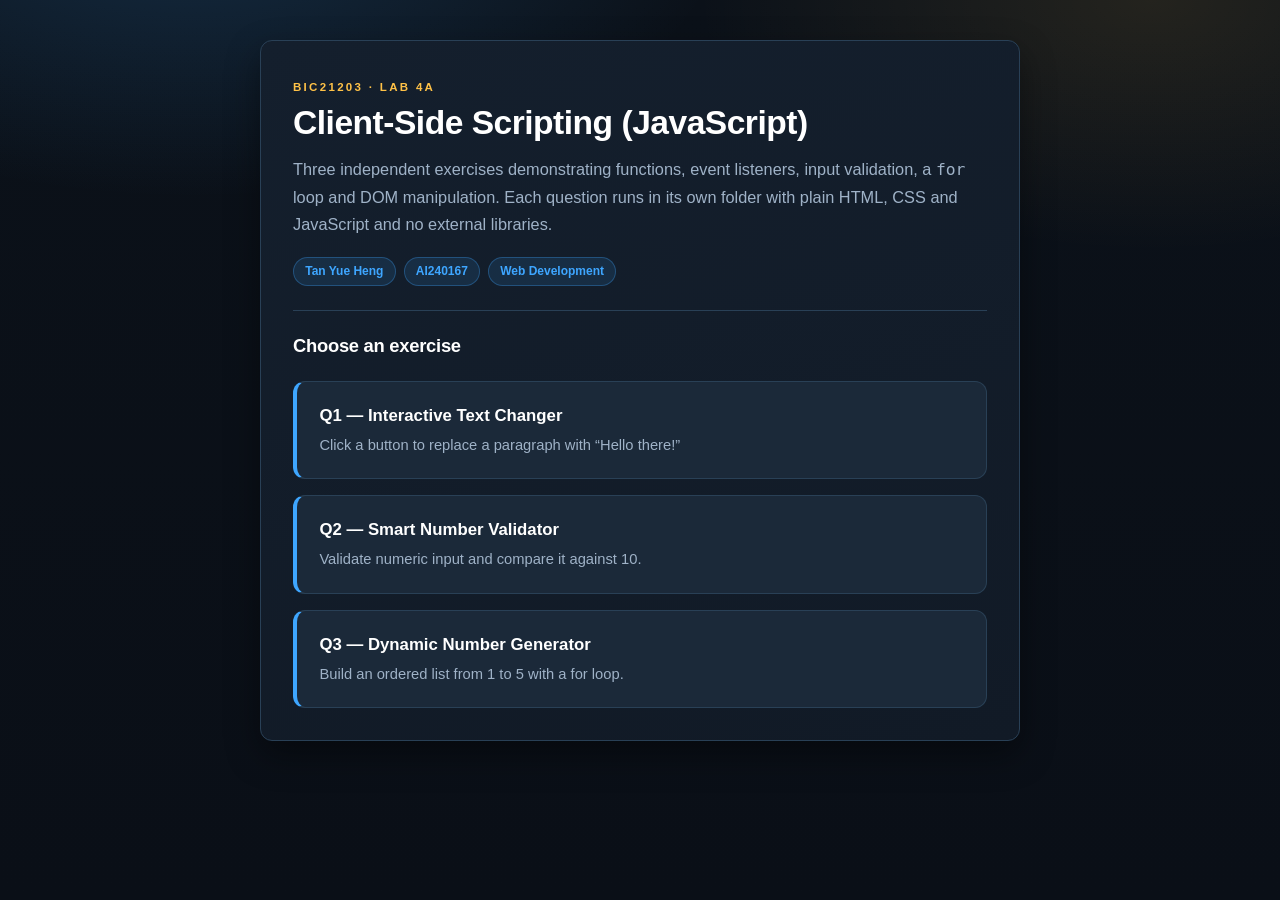
==== index.html @ 1c5bd572 "Initial commit for Lab 4a JavaScript (Q1-Q3)" ====
<!DOCTYPE html>
<html lang="en">
<head>
    <meta charset="UTF-8">
    <meta name="viewport" content="width=device-width, initial-scale=1">
    <meta name="description" content="Lab 4a - Client-Side Scripting (JavaScript). Three JavaScript questions by Tan Yue Heng (AI240167).">
    <meta name="author" content="Tan Yue Heng (AI240167)">
    <title>Lab 4a &mdash; Client-Side Scripting | AI240167</title>

    <link rel="stylesheet" href="shared/style.css">
    <style>
        /* Page-specific: card grid for the three question links */
        .q-grid {
            display: grid;
            gap: 1rem;
            margin-top: 1.5rem;
        }

        .q-card {
            display: block;
            padding: 1.25rem 1.4rem;
            border-radius: var(--radius);
            background: var(--panel-hi);
            border: 1px solid var(--line);
            border-left: 4px solid var(--brand);
            color: inherit;
            text-decoration: none;
            transition: transform var(--speed) var(--ease),
                        border-color var(--speed) var(--ease),
                        background-color var(--speed) var(--ease);
        }

        .q-card:hover {
            transform: translateX(5px);
            border-color: var(--accent);
            background: #20303f;
        }

        .q-card strong {
            display: block;
            margin-bottom: 0.15rem;
            color: #ffffff;
            font-size: 1.05rem;
        }

        .q-card span {
            color: var(--text-mute);
            font-size: 0.92rem;
        }

        .meta {
            display: flex;
            flex-wrap: wrap;
            gap: 0.5rem;
            margin-top: 1.25rem;
            list-style: none;
            padding: 0;
        }

        .meta li {
            padding: 0.2rem 0.7rem;
            border-radius: 999px;
            background: rgba(62, 166, 255, 0.12);
            border: 1px solid rgba(62, 166, 255, 0.3);
            color: var(--brand);
            font-size: 0.75rem;
            font-weight: 600;
        }
    </style>
</head>

<body>
<div class="wrap">

    <main class="card">
        <span class="eyebrow">BIC21203 &middot; Lab 4a</span>
        <h1>Client-Side Scripting (JavaScript)</h1>
        <p class="lede">
            Three independent exercises demonstrating functions, event listeners,
            input validation, a <code>for</code> loop and DOM manipulation.
            Each question runs in its own folder with plain HTML, CSS and JavaScript
            and no external libraries.
        </p>

        <ul class="meta">
            <li>Tan Yue Heng</li>
            <li>AI240167</li>
            <li>Web Development</li>
        </ul>

        <hr class="divider">

        <h2>Choose an exercise</h2>

        <div class="q-grid">
            <a class="q-card" href="q1/index.html">
                <strong>Q1 &mdash; Interactive Text Changer</strong>
                <span>Click a button to replace a paragraph with &ldquo;Hello there!&rdquo;</span>
            </a>

            <a class="q-card" href="q2/index.html">
                <strong>Q2 &mdash; Smart Number Validator</strong>
                <span>Validate numeric input and compare it against 10.</span>
            </a>

            <a class="q-card" href="q3/index.html">
                <strong>Q3 &mdash; Dynamic Number Generator</strong>
                <span>Build an ordered list from 1 to 5 with a for loop.</span>
            </a>
        </div>
    </main>

</div>
</body>
</html>
---- shared/style.css ----
/* ==========================================================================
   Lab 4a - Client-Side Scripting (JavaScript)
   Shared stylesheet for Q1, Q2 and Q3
   Tan Yue Heng | AI240167 | BIC21203 Web Development
   ========================================================================== */

/* ---------- 01. Design tokens ---------- */
:root {
    --ink:        #0b1119;
    --panel:      #141f2d;
    --panel-hi:   #1b2939;
    --line:       #294056;

    --text:       #eaf2fa;
    --text-mute:  #9fb2c7;
    --text-dim:   #7d8ea3;

    --brand:      #3ea6ff;
    --brand-dk:   #1b7fd6;
    --accent:     #ffc247;
    --good:       #42e08b;
    --warn:       #ff9f45;
    --bad:        #ff6b6b;

    --radius:     12px;
    --radius-sm:  8px;
    --shadow:     0 14px 34px rgba(0, 0, 0, 0.4);

    --ease:       cubic-bezier(0.22, 0.61, 0.36, 1);
    --speed:      220ms;
}

/* ---------- 02. Base ---------- */
*,
*::before,
*::after {
    box-sizing: border-box;
}

body {
    margin: 0;
    min-height: 100vh;
    padding: 2.5rem 1rem 4rem;
    font-family: "Segoe UI", Roboto, "Helvetica Neue", Arial, sans-serif;
    font-size: 1rem;
    line-height: 1.65;
    color: var(--text);
    background-color: var(--ink);
    background-image:
        radial-gradient(900px 480px at 15% -10%, rgba(62, 166, 255, 0.18), transparent 60%),
        radial-gradient(760px 420px at 90% 0%, rgba(255, 194, 71, 0.10), transparent 60%),
        linear-gradient(180deg, #0b1119 0%, #0a0f17 100%);
    background-attachment: fixed;
}

h1, h2 {
    margin: 0 0 0.75rem;
    line-height: 1.2;
    color: #ffffff;
    letter-spacing: -0.015em;
}

h1 { font-size: clamp(1.6rem, 3.4vw, 2.1rem); }
h2 { font-size: 1.15rem; }

p { margin: 0 0 1rem; color: var(--text-mute); }

/* ---------- 03. Layout ---------- */
.wrap {
    width: min(760px, 100%);
    margin-inline: auto;
}

.card {
    padding: 2rem;
    border-radius: var(--radius);
    background: linear-gradient(165deg, var(--panel), #111a26);
    border: 1px solid var(--line);
    box-shadow: var(--shadow);
}

.eyebrow {
    display: inline-block;
    margin-bottom: 0.4rem;
    font-size: 0.72rem;
    font-weight: 700;
    letter-spacing: 0.2em;
    text-transform: uppercase;
    color: var(--accent);
}

.lede { font-size: 1.02rem; }

.divider {
    height: 1px;
    margin: 1.5rem 0;
    background: var(--line);
    border: 0;
}

/* ---------- 04. Buttons ---------- */
.btn {
    display: inline-flex;
    align-items: center;
    justify-content: center;
    gap: 0.5rem;
    padding: 0.75rem 1.5rem;
    border: 1px solid transparent;
    border-radius: 999px;
    font-family: inherit;
    font-size: 0.92rem;
    font-weight: 700;
    cursor: pointer;
    transition: transform var(--speed) var(--ease),
                background-color var(--speed) var(--ease),
                box-shadow var(--speed) var(--ease);
}

.btn:hover { transform: translateY(-2px); box-shadow: var(--shadow); }
.btn:active { transform: translateY(0) scale(0.98); }

.btn-primary {
    background: linear-gradient(135deg, var(--brand), var(--brand-dk));
    color: #04121f;
}

.btn-primary:hover {
    background: linear-gradient(135deg, #5cb5ff, #2288e0);
}

.btn-ghost {
    background: transparent;
    border-color: var(--line);
    color: var(--text);
}

.btn-ghost:hover {
    border-color: var(--brand);
    color: var(--brand);
    background: rgba(62, 166, 255, 0.08);
}

.actions {
    display: flex;
    flex-wrap: wrap;
    gap: 0.75rem;
    align-items: center;
    margin-top: 1.25rem;
}

/* ---------- 05. Q1 - message panel ---------- */
#myElement {
    padding: 1.5rem;
    margin-bottom: 0.25rem;
    border-radius: var(--radius);
    background: var(--panel-hi);
    border: 1px solid var(--line);
    border-left: 4px solid var(--brand);
}

#message {
    margin: 0;
    font-family: "Georgia", "Times New Roman", serif;
    font-size: 1.5rem;
    line-height: 1.4;
    color: #ffffff;
}

/* Highlighted briefly after the text is replaced */
#message.is-changed {
    animation: flash 620ms var(--ease);
}

/* The Q1 markup sheet fixes the button id, so the shared button look is
   applied through that id rather than an extra class attribute. */
#changeBtn {
    display: inline-flex;
    align-items: center;
    justify-content: center;
    margin-top: 1rem;
    padding: 0.75rem 1.5rem;
    border: 1px solid transparent;
    border-radius: 999px;
    background: linear-gradient(135deg, var(--brand), var(--brand-dk));
    color: #04121f;
    font-family: inherit;
    font-size: 0.92rem;
    font-weight: 700;
    cursor: pointer;
    transition: transform var(--speed) var(--ease), box-shadow var(--speed) var(--ease),
                background-color var(--speed) var(--ease);
}

#changeBtn:hover {
    transform: translateY(-2px);
    box-shadow: var(--shadow);
    background: linear-gradient(135deg, #5cb5ff, #2288e0);
}

#changeBtn:active {
    transform: translateY(0) scale(0.98);
}

@keyframes flash {
    from { color: var(--accent); transform: translateX(6px); }
    to   { color: #ffffff; transform: translateX(0); }
}

/* ---------- 06. Q2 - form controls ---------- */
.field {
    display: grid;
    gap: 0.4rem;
    margin-bottom: 0.5rem;
}

.field label {
    font-size: 0.78rem;
    font-weight: 700;
    letter-spacing: 0.1em;
    text-transform: uppercase;
    color: var(--text-dim);
}

input[type="text"] {
    width: 100%;
    max-width: 340px;
    padding: 0.7rem 0.85rem;
    border-radius: var(--radius-sm);
    border: 1px solid var(--line);
    background: var(--ink);
    color: var(--text);
    font-family: inherit;
    font-size: 1rem;
    transition: border-color var(--speed) var(--ease),
                box-shadow var(--speed) var(--ease);
}

input[type="text"]::placeholder { color: var(--text-dim); }

input[type="text"]:focus {
    outline: none;
    border-color: var(--brand);
    box-shadow: 0 0 0 4px rgba(62, 166, 255, 0.18);
}

/* ---------- 07. Status / output regions ---------- */
#result,
#output,
#status {
    min-height: 1.65em;
    margin: 0.75rem 0 0;
    padding: 0.8rem 1rem;
    border-radius: var(--radius-sm);
    border: 1px solid var(--line);
    background: var(--ink);
    font-weight: 600;
    color: var(--text-mute);
}

/* Result colours are applied by a modifier class from JavaScript */
#result.is-valid   { color: var(--good);  border-color: rgba(66, 224, 139, 0.5);  background: rgba(66, 224, 139, 0.08); }
#result.is-low     { color: var(--brand); border-color: rgba(62, 166, 255, 0.5);  background: rgba(62, 166, 255, 0.08); }
#result.is-high    { color: var(--warn);  border-color: rgba(255, 159, 69, 0.5);  background: rgba(255, 159, 69, 0.08); }
#result.is-equal   { color: var(--accent);border-color: rgba(255, 194, 71, 0.5);  background: rgba(255, 194, 71, 0.08); }
#result.is-invalid { color: var(--bad);   border-color: rgba(255, 107, 107, 0.5); background: rgba(255, 107, 107, 0.08); }

/* ---------- 08. Q3 - generated list ---------- */
#numberList {
    margin: 1.25rem 0 0;
    padding-left: 1.6rem;
    display: grid;
    gap: 0.5rem;
}

#numberList li {
    padding: 0.6rem 0.9rem;
    border-radius: var(--radius-sm);
    background: var(--panel-hi);
    border: 1px solid var(--line);
    border-left: 3px solid var(--accent);
    color: var(--text);
    animation: pop-in 320ms var(--ease) both;
}

@keyframes pop-in {
    from { opacity: 0; transform: translateY(-6px); }
    to   { opacity: 1; transform: translateY(0); }
}

/* Stagger the entrance of each generated item */
#numberList li:nth-child(1) { animation-delay: 0ms; }
#numberList li:nth-child(2) { animation-delay: 60ms; }
#numberList li:nth-child(3) { animation-delay: 120ms; }
#numberList li:nth-child(4) { animation-delay: 180ms; }
#numberList li:nth-child(5) { animation-delay: 240ms; }

/* Empty-state hint shown only while the list is empty */
#numberList:empty::after {
    content: "No numbers generated yet - click Generate.";
    padding: 0.6rem 0.9rem;
    color: var(--text-dim);
    font-style: italic;
    list-style: none;
}

/* ---------- 09. Page navigation ---------- */
.back-link {
    display: inline-block;
    margin-bottom: 1.25rem;
    color: var(--text-dim);
    font-size: 0.88rem;
    text-decoration: none;
    transition: color var(--speed) var(--ease);
}

.back-link:hover { color: var(--brand); }

/* ---------- 10. Accessibility ---------- */
:focus-visible {
    outline: 3px solid var(--accent);
    outline-offset: 3px;
    border-radius: var(--radius-sm);
}

.sr-only {
    position: absolute;
    width: 1px;
    height: 1px;
    padding: 0;
    margin: -1px;
    overflow: hidden;
    clip: rect(0 0 0 0);
    white-space: nowrap;
    border: 0;
}

@media (prefers-reduced-motion: reduce) {
    *,
    *::before,
    *::after {
        animation-duration: 0.001ms !important;
        animation-iteration-count: 1 !important;
        transition-duration: 0.001ms !important;
    }
}
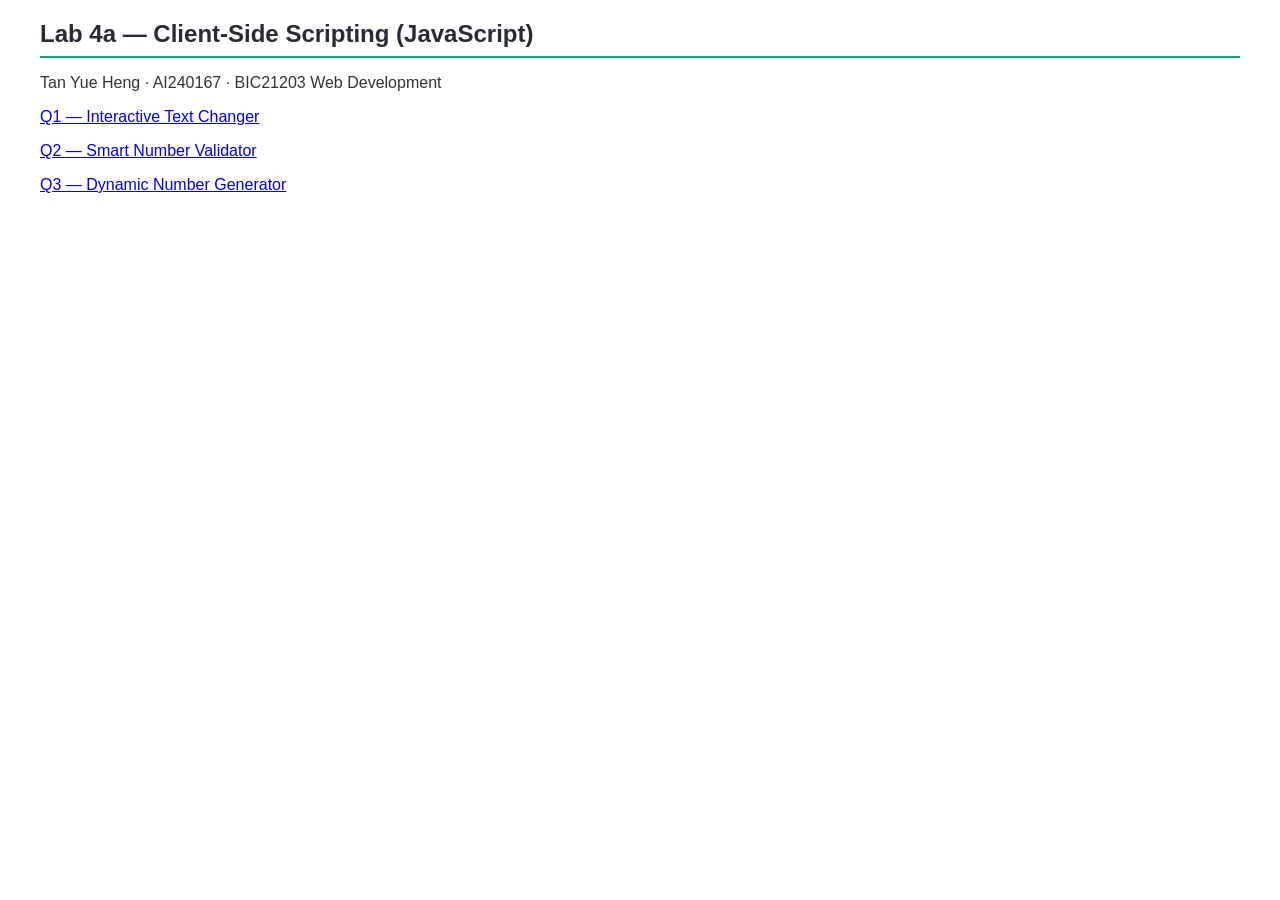
==== commit 241a7d06: "Simplify pages to a W3Schools style; refresh screenshots" ====
--- a/index.html
+++ b/index.html
@@ -3,113 +3,19 @@
 <head>
     <meta charset="UTF-8">
     <meta name="viewport" content="width=device-width, initial-scale=1">
-    <meta name="description" content="Lab 4a - Client-Side Scripting (JavaScript). Three JavaScript questions by Tan Yue Heng (AI240167).">
-    <meta name="author" content="Tan Yue Heng (AI240167)">
-    <title>Lab 4a &mdash; Client-Side Scripting | AI240167</title>
-
+    <title>Lab 4a &mdash; JavaScript</title>
     <link rel="stylesheet" href="shared/style.css">
-    <style>
-        /* Page-specific: card grid for the three question links */
-        .q-grid {
-            display: grid;
-            gap: 1rem;
-            margin-top: 1.5rem;
-        }
-
-        .q-card {
-            display: block;
-            padding: 1.25rem 1.4rem;
-            border-radius: var(--radius);
-            background: var(--panel-hi);
-            border: 1px solid var(--line);
-            border-left: 4px solid var(--brand);
-            color: inherit;
-            text-decoration: none;
-            transition: transform var(--speed) var(--ease),
-                        border-color var(--speed) var(--ease),
-                        background-color var(--speed) var(--ease);
-        }
-
-        .q-card:hover {
-            transform: translateX(5px);
-            border-color: var(--accent);
-            background: #20303f;
-        }
-
-        .q-card strong {
-            display: block;
-            margin-bottom: 0.15rem;
-            color: #ffffff;
-            font-size: 1.05rem;
-        }
-
-        .q-card span {
-            color: var(--text-mute);
-            font-size: 0.92rem;
-        }
-
-        .meta {
-            display: flex;
-            flex-wrap: wrap;
-            gap: 0.5rem;
-            margin-top: 1.25rem;
-            list-style: none;
-            padding: 0;
-        }
-
-        .meta li {
-            padding: 0.2rem 0.7rem;
-            border-radius: 999px;
-            background: rgba(62, 166, 255, 0.12);
-            border: 1px solid rgba(62, 166, 255, 0.3);
-            color: var(--brand);
-            font-size: 0.75rem;
-            font-weight: 600;
-        }
-    </style>
 </head>
 
 <body>
-<div class="wrap">
 
-    <main class="card">
-        <span class="eyebrow">BIC21203 &middot; Lab 4a</span>
-        <h1>Client-Side Scripting (JavaScript)</h1>
-        <p class="lede">
-            Three independent exercises demonstrating functions, event listeners,
-            input validation, a <code>for</code> loop and DOM manipulation.
-            Each question runs in its own folder with plain HTML, CSS and JavaScript
-            and no external libraries.
-        </p>
+<h1>Lab 4a &mdash; Client-Side Scripting (JavaScript)</h1>
 
-        <ul class="meta">
-            <li>Tan Yue Heng</li>
-            <li>AI240167</li>
-            <li>Web Development</li>
-        </ul>
+<p>Tan Yue Heng &middot; AI240167 &middot; BIC21203 Web Development</p>
 
-        <hr class="divider">
+<p><a href="q1/index.html">Q1 &mdash; Interactive Text Changer</a></p>
+<p><a href="q2/index.html">Q2 &mdash; Smart Number Validator</a></p>
+<p><a href="q3/index.html">Q3 &mdash; Dynamic Number Generator</a></p>
 
-        <h2>Choose an exercise</h2>
-
-        <div class="q-grid">
-            <a class="q-card" href="q1/index.html">
-                <strong>Q1 &mdash; Interactive Text Changer</strong>
-                <span>Click a button to replace a paragraph with &ldquo;Hello there!&rdquo;</span>
-            </a>
-
-            <a class="q-card" href="q2/index.html">
-                <strong>Q2 &mdash; Smart Number Validator</strong>
-                <span>Validate numeric input and compare it against 10.</span>
-            </a>
-
-            <a class="q-card" href="q3/index.html">
-                <strong>Q3 &mdash; Dynamic Number Generator</strong>
-                <span>Build an ordered list from 1 to 5 with a for loop.</span>
-            </a>
-        </div>
-    </main>
-
-</div>
 </body>
 </html>
--- a/shared/style.css
+++ b/shared/style.css
@@ -1,345 +1,95 @@
 /* ==========================================================================
    Lab 4a - Client-Side Scripting (JavaScript)
-   Shared stylesheet for Q1, Q2 and Q3
    Tan Yue Heng | AI240167 | BIC21203 Web Development
+
+   Simple W3Schools-style stylesheet shared by Q1, Q2 and Q3.
    ========================================================================== */
 
-/* ---------- 01. Design tokens ---------- */
-:root {
-    --ink:        #0b1119;
-    --panel:      #141f2d;
-    --panel-hi:   #1b2939;
-    --line:       #294056;
-
-    --text:       #eaf2fa;
-    --text-mute:  #9fb2c7;
-    --text-dim:   #7d8ea3;
-
-    --brand:      #3ea6ff;
-    --brand-dk:   #1b7fd6;
-    --accent:     #ffc247;
-    --good:       #42e08b;
-    --warn:       #ff9f45;
-    --bad:        #ff6b6b;
-
-    --radius:     12px;
-    --radius-sm:  8px;
-    --shadow:     0 14px 34px rgba(0, 0, 0, 0.4);
-
-    --ease:       cubic-bezier(0.22, 0.61, 0.36, 1);
-    --speed:      220ms;
+body {
+    font-family: Verdana, sans-serif;
+    margin: 20px 40px;
+    color: #333333;
 }
 
-/* ---------- 02. Base ---------- */
-*,
-*::before,
-*::after {
-    box-sizing: border-box;
+h1 {
+    font-size: 24px;
+    color: #282A35;
+    border-bottom: 2px solid #04AA6D;
+    padding-bottom: 8px;
 }
 
-body {
-    margin: 0;
-    min-height: 100vh;
-    padding: 2.5rem 1rem 4rem;
-    font-family: "Segoe UI", Roboto, "Helvetica Neue", Arial, sans-serif;
-    font-size: 1rem;
-    line-height: 1.65;
-    color: var(--text);
-    background-color: var(--ink);
-    background-image:
-        radial-gradient(900px 480px at 15% -10%, rgba(62, 166, 255, 0.18), transparent 60%),
-        radial-gradient(760px 420px at 90% 0%, rgba(255, 194, 71, 0.10), transparent 60%),
-        linear-gradient(180deg, #0b1119 0%, #0a0f17 100%);
-    background-attachment: fixed;
-}
-
-h1, h2 {
-    margin: 0 0 0.75rem;
-    line-height: 1.2;
-    color: #ffffff;
-    letter-spacing: -0.015em;
-}
-
-h1 { font-size: clamp(1.6rem, 3.4vw, 2.1rem); }
-h2 { font-size: 1.15rem; }
-
-p { margin: 0 0 1rem; color: var(--text-mute); }
-
-/* ---------- 03. Layout ---------- */
-.wrap {
-    width: min(760px, 100%);
-    margin-inline: auto;
-}
-
-.card {
-    padding: 2rem;
-    border-radius: var(--radius);
-    background: linear-gradient(165deg, var(--panel), #111a26);
-    border: 1px solid var(--line);
-    box-shadow: var(--shadow);
-}
-
-.eyebrow {
-    display: inline-block;
-    margin-bottom: 0.4rem;
-    font-size: 0.72rem;
-    font-weight: 700;
-    letter-spacing: 0.2em;
-    text-transform: uppercase;
-    color: var(--accent);
-}
-
-.lede { font-size: 1.02rem; }
-
-.divider {
-    height: 1px;
-    margin: 1.5rem 0;
-    background: var(--line);
-    border: 0;
-}
-
-/* ---------- 04. Buttons ---------- */
-.btn {
-    display: inline-flex;
-    align-items: center;
-    justify-content: center;
-    gap: 0.5rem;
-    padding: 0.75rem 1.5rem;
-    border: 1px solid transparent;
-    border-radius: 999px;
-    font-family: inherit;
-    font-size: 0.92rem;
-    font-weight: 700;
-    cursor: pointer;
-    transition: transform var(--speed) var(--ease),
-                background-color var(--speed) var(--ease),
-                box-shadow var(--speed) var(--ease);
-}
-
-.btn:hover { transform: translateY(-2px); box-shadow: var(--shadow); }
-.btn:active { transform: translateY(0) scale(0.98); }
-
-.btn-primary {
-    background: linear-gradient(135deg, var(--brand), var(--brand-dk));
-    color: #04121f;
-}
-
-.btn-primary:hover {
-    background: linear-gradient(135deg, #5cb5ff, #2288e0);
-}
-
-.btn-ghost {
-    background: transparent;
-    border-color: var(--line);
-    color: var(--text);
-}
-
-.btn-ghost:hover {
-    border-color: var(--brand);
-    color: var(--brand);
-    background: rgba(62, 166, 255, 0.08);
-}
-
-.actions {
-    display: flex;
-    flex-wrap: wrap;
-    gap: 0.75rem;
-    align-items: center;
-    margin-top: 1.25rem;
-}
-
-/* ---------- 05. Q1 - message panel ---------- */
+/* ---------- Q1 ---------- */
 #myElement {
-    padding: 1.5rem;
-    margin-bottom: 0.25rem;
-    border-radius: var(--radius);
-    background: var(--panel-hi);
-    border: 1px solid var(--line);
-    border-left: 4px solid var(--brand);
+    background-color: #F1F1F1;
+    border-left: 6px solid #04AA6D;
+    padding: 15px;
+    margin-bottom: 15px;
 }
 
 #message {
+    font-size: 20px;
     margin: 0;
-    font-family: "Georgia", "Times New Roman", serif;
-    font-size: 1.5rem;
-    line-height: 1.4;
-    color: #ffffff;
+    color: #282A35;
 }
 
-/* Highlighted briefly after the text is replaced */
 #message.is-changed {
-    animation: flash 620ms var(--ease);
+    color: #04AA6D;
 }
 
-/* The Q1 markup sheet fixes the button id, so the shared button look is
-   applied through that id rather than an extra class attribute. */
-#changeBtn {
-    display: inline-flex;
-    align-items: center;
-    justify-content: center;
-    margin-top: 1rem;
-    padding: 0.75rem 1.5rem;
-    border: 1px solid transparent;
-    border-radius: 999px;
-    background: linear-gradient(135deg, var(--brand), var(--brand-dk));
-    color: #04121f;
-    font-family: inherit;
-    font-size: 0.92rem;
-    font-weight: 700;
-    cursor: pointer;
-    transition: transform var(--speed) var(--ease), box-shadow var(--speed) var(--ease),
-                background-color var(--speed) var(--ease);
-}
-
-#changeBtn:hover {
-    transform: translateY(-2px);
-    box-shadow: var(--shadow);
-    background: linear-gradient(135deg, #5cb5ff, #2288e0);
-}
-
-#changeBtn:active {
-    transform: translateY(0) scale(0.98);
-}
-
-@keyframes flash {
-    from { color: var(--accent); transform: translateX(6px); }
-    to   { color: #ffffff; transform: translateX(0); }
-}
-
-/* ---------- 06. Q2 - form controls ---------- */
-.field {
-    display: grid;
-    gap: 0.4rem;
-    margin-bottom: 0.5rem;
-}
-
-.field label {
-    font-size: 0.78rem;
-    font-weight: 700;
-    letter-spacing: 0.1em;
-    text-transform: uppercase;
-    color: var(--text-dim);
+/* ---------- Q2 ---------- */
+label {
+    display: block;
+    margin-bottom: 5px;
 }
 
 input[type="text"] {
-    width: 100%;
-    max-width: 340px;
-    padding: 0.7rem 0.85rem;
-    border-radius: var(--radius-sm);
-    border: 1px solid var(--line);
-    background: var(--ink);
-    color: var(--text);
+    padding: 8px;
+    width: 220px;
+    border: 1px solid #cccccc;
+    border-radius: 4px;
     font-family: inherit;
-    font-size: 1rem;
-    transition: border-color var(--speed) var(--ease),
-                box-shadow var(--speed) var(--ease);
+    font-size: 15px;
 }
 
-input[type="text"]::placeholder { color: var(--text-dim); }
-
-input[type="text"]:focus {
-    outline: none;
-    border-color: var(--brand);
-    box-shadow: 0 0 0 4px rgba(62, 166, 255, 0.18);
+/* ---------- buttons (W3Schools green) ---------- */
+button {
+    background-color: #04AA6D;
+    color: #ffffff;
+    border: none;
+    border-radius: 4px;
+    padding: 9px 18px;
+    font-size: 15px;
+    font-family: inherit;
+    cursor: pointer;
 }
 
-/* ---------- 07. Status / output regions ---------- */
-#result,
-#output,
-#status {
-    min-height: 1.65em;
-    margin: 0.75rem 0 0;
-    padding: 0.8rem 1rem;
-    border-radius: var(--radius-sm);
-    border: 1px solid var(--line);
-    background: var(--ink);
-    font-weight: 600;
-    color: var(--text-mute);
+button:hover {
+    background-color: #059862;
 }
 
-/* Result colours are applied by a modifier class from JavaScript */
-#result.is-valid   { color: var(--good);  border-color: rgba(66, 224, 139, 0.5);  background: rgba(66, 224, 139, 0.08); }
-#result.is-low     { color: var(--brand); border-color: rgba(62, 166, 255, 0.5);  background: rgba(62, 166, 255, 0.08); }
-#result.is-high    { color: var(--warn);  border-color: rgba(255, 159, 69, 0.5);  background: rgba(255, 159, 69, 0.08); }
-#result.is-equal   { color: var(--accent);border-color: rgba(255, 194, 71, 0.5);  background: rgba(255, 194, 71, 0.08); }
-#result.is-invalid { color: var(--bad);   border-color: rgba(255, 107, 107, 0.5); background: rgba(255, 107, 107, 0.08); }
+/* ---------- output areas ---------- */
+#result,
+#status {
+    font-weight: bold;
+    padding: 10px;
+    margin-top: 15px;
+    min-height: 20px;
+}
 
-/* ---------- 08. Q3 - generated list ---------- */
+/* result colours set from JavaScript */
+#result.is-low     { color: #2196F3; }
+#result.is-high    { color: #FF9800; }
+#result.is-equal   { color: #04AA6D; }
+#result.is-invalid { color: #F44336; }
+
+/* ---------- Q3 ---------- */
 #numberList {
-    margin: 1.25rem 0 0;
-    padding-left: 1.6rem;
-    display: grid;
-    gap: 0.5rem;
+    padding-left: 25px;
 }
 
 #numberList li {
-    padding: 0.6rem 0.9rem;
-    border-radius: var(--radius-sm);
-    background: var(--panel-hi);
-    border: 1px solid var(--line);
-    border-left: 3px solid var(--accent);
-    color: var(--text);
-    animation: pop-in 320ms var(--ease) both;
+    background-color: #F1F1F1;
+    border-left: 4px solid #04AA6D;
+    padding: 8px 12px;
+    margin-bottom: 6px;
 }
-
-@keyframes pop-in {
-    from { opacity: 0; transform: translateY(-6px); }
-    to   { opacity: 1; transform: translateY(0); }
-}
-
-/* Stagger the entrance of each generated item */
-#numberList li:nth-child(1) { animation-delay: 0ms; }
-#numberList li:nth-child(2) { animation-delay: 60ms; }
-#numberList li:nth-child(3) { animation-delay: 120ms; }
-#numberList li:nth-child(4) { animation-delay: 180ms; }
-#numberList li:nth-child(5) { animation-delay: 240ms; }
-
-/* Empty-state hint shown only while the list is empty */
-#numberList:empty::after {
-    content: "No numbers generated yet - click Generate.";
-    padding: 0.6rem 0.9rem;
-    color: var(--text-dim);
-    font-style: italic;
-    list-style: none;
-}
-
-/* ---------- 09. Page navigation ---------- */
-.back-link {
-    display: inline-block;
-    margin-bottom: 1.25rem;
-    color: var(--text-dim);
-    font-size: 0.88rem;
-    text-decoration: none;
-    transition: color var(--speed) var(--ease);
-}
-
-.back-link:hover { color: var(--brand); }
-
-/* ---------- 10. Accessibility ---------- */
-:focus-visible {
-    outline: 3px solid var(--accent);
-    outline-offset: 3px;
-    border-radius: var(--radius-sm);
-}
-
-.sr-only {
-    position: absolute;
-    width: 1px;
-    height: 1px;
-    padding: 0;
-    margin: -1px;
-    overflow: hidden;
-    clip: rect(0 0 0 0);
-    white-space: nowrap;
-    border: 0;
-}
-
-@media (prefers-reduced-motion: reduce) {
-    *,
-    *::before,
-    *::after {
-        animation-duration: 0.001ms !important;
-        animation-iteration-count: 1 !important;
-        transition-duration: 0.001ms !important;
-    }
-}
